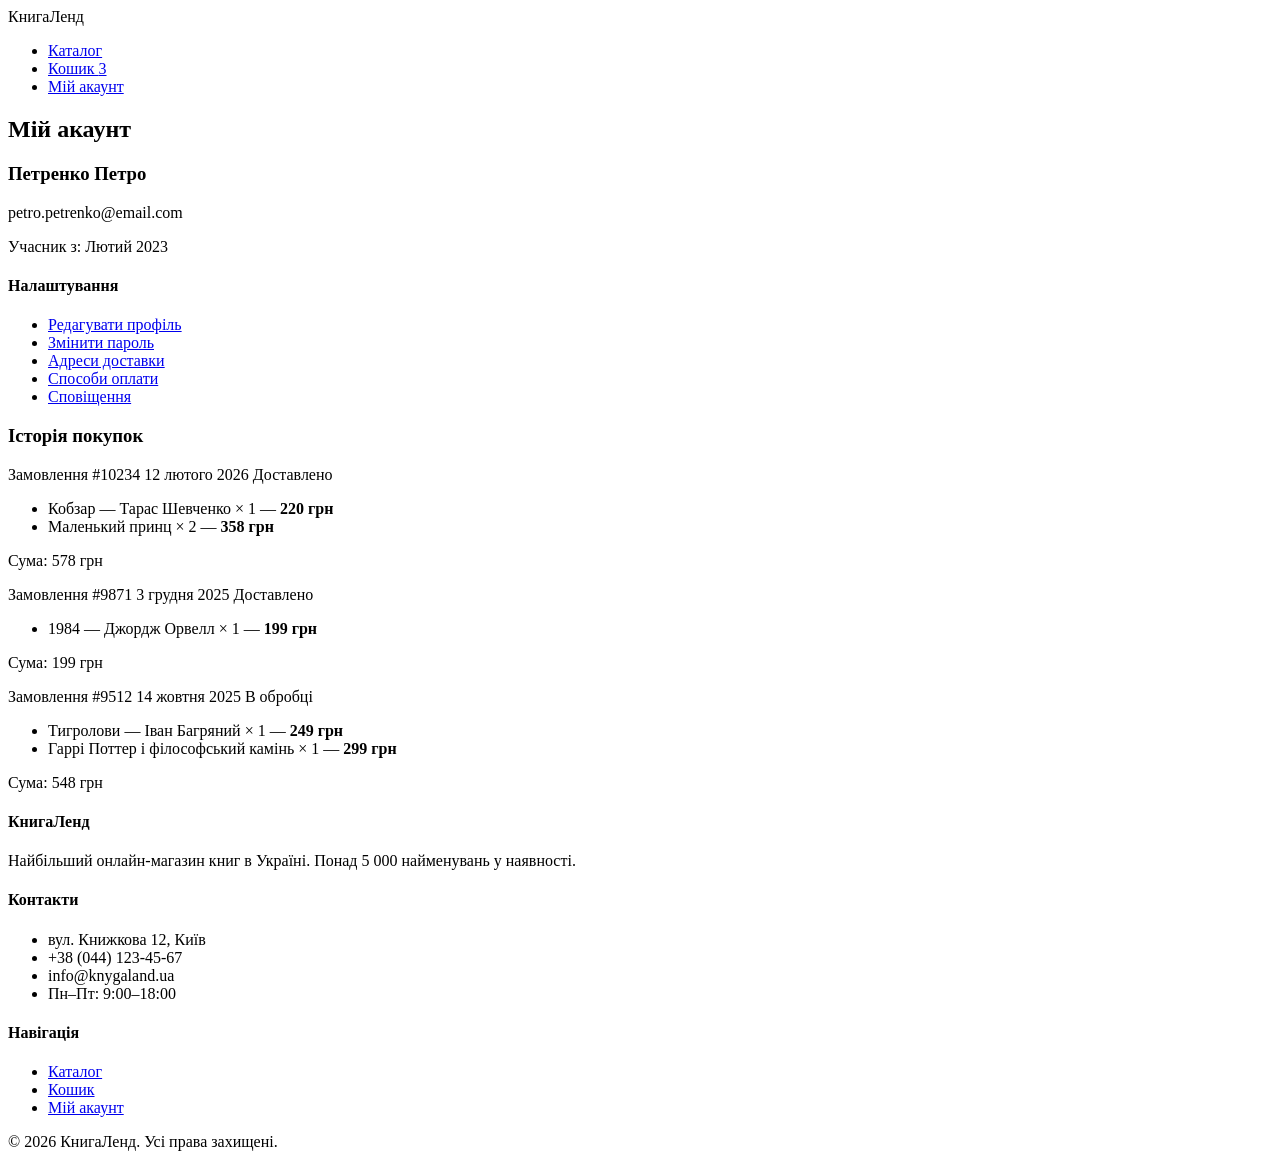
==== pages/Account.html @ a1c144af "First commit" ====
<!DOCTYPE html>
<html lang="uk">
<head>
  <meta charset="UTF-8" />
  <meta name="viewport" content="width=device-width, initial-scale=1.0" />
  <title>КнигаЛенд — Мій акаунт</title>
  <link rel="stylesheet" href="styles.css" />
</head>
<body>

  <header>
    <div class="header-inner">
      <div class="logo"> КнигаЛенд</div>
      <nav>
        <ul>
          <li><a href="index.html" class="nav-link">Каталог</a></li>
          <li><a href="cart.html" class="nav-link">Кошик <span class="badge">3</span></a></li>
          <li><a href="account.html" class="nav-link active">Мій акаунт</a></li>
        </ul>
      </nav>
    </div>
  </header>

  <main>
    <section class="section">
      <h2 class="section-title">Мій акаунт</h2>

      <div class="account-container">

        <div class="account-profile">
          <div class="avatar"></div>
          <h3>Петренко Петро</h3>
          <p class="email">petro.petrenko@email.com</p>
          <p class="member-since">Учасник з: Лютий 2023</p>

          <div class="account-settings">
            <h4>Налаштування</h4>
            <ul>
              <li><a href="#"> Редагувати профіль</a></li>
              <li><a href="#"> Змінити пароль</a></li>
              <li><a href="#"> Адреси доставки</a></li>
              <li><a href="#"> Способи оплати</a></li>
              <li><a href="#"> Сповіщення</a></li>
            </ul>
          </div>
        </div>

        <div class="purchase-history">
          <h3>Історія покупок</h3>

          <div class="order-card">
            <div class="order-header">
              <span class="order-num">Замовлення #10234</span>
              <span class="order-date">12 лютого 2026</span>
              <span class="order-status delivered">Доставлено</span>
            </div>
            <ul class="order-items">
              <li>Кобзар — Тарас Шевченко × 1 — <strong>220 грн</strong></li>
              <li>Маленький принц × 2 — <strong>358 грн</strong></li>
            </ul>
            <p class="order-total">Сума: 578 грн</p>
          </div>

          <div class="order-card">
            <div class="order-header">
              <span class="order-num">Замовлення #9871</span>
              <span class="order-date">3 грудня 2025</span>
              <span class="order-status delivered">Доставлено</span>
            </div>
            <ul class="order-items">
              <li>1984 — Джордж Орвелл × 1 — <strong>199 грн</strong></li>
            </ul>
            <p class="order-total">Сума: 199 грн</p>
          </div>

          <div class="order-card">
            <div class="order-header">
              <span class="order-num">Замовлення #9512</span>
              <span class="order-date">14 жовтня 2025</span>
              <span class="order-status processing">В обробці</span>
            </div>
            <ul class="order-items">
              <li>Тигролови — Іван Багряний × 1 — <strong>249 грн</strong></li>
              <li>Гаррі Поттер і філософський камінь × 1 — <strong>299 грн</strong></li>
            </ul>
            <p class="order-total">Сума: 548 грн</p>
          </div>

        </div>
      </div>
    </section>
  </main>

  <footer>
    <div class="footer-inner">
      <div class="footer-col">
        <h4> КнигаЛенд</h4>
        <p>Найбільший онлайн-магазин книг в Україні. Понад 5 000 найменувань у наявності.</p>
      </div>
      <div class="footer-col">
        <h4>Контакти</h4>
        <ul>
          <li> вул. Книжкова 12, Київ</li>
          <li> +38 (044) 123-45-67</li>
          <li> info@knygaland.ua</li>
          <li> Пн–Пт: 9:00–18:00</li>
        </ul>
      </div>
      <div class="footer-col">
        <h4>Навігація</h4>
        <ul>
          <li><a href="index.html">Каталог</a></li>
          <li><a href="cart.html">Кошик</a></li>
          <li><a href="account.html">Мій акаунт</a></li>
        </ul>
      </div>
    </div>
    <div class="footer-bottom">
      <p>© 2026 КнигаЛенд. Усі права захищені.</p>
    </div>
  </footer>

</body>
</html>
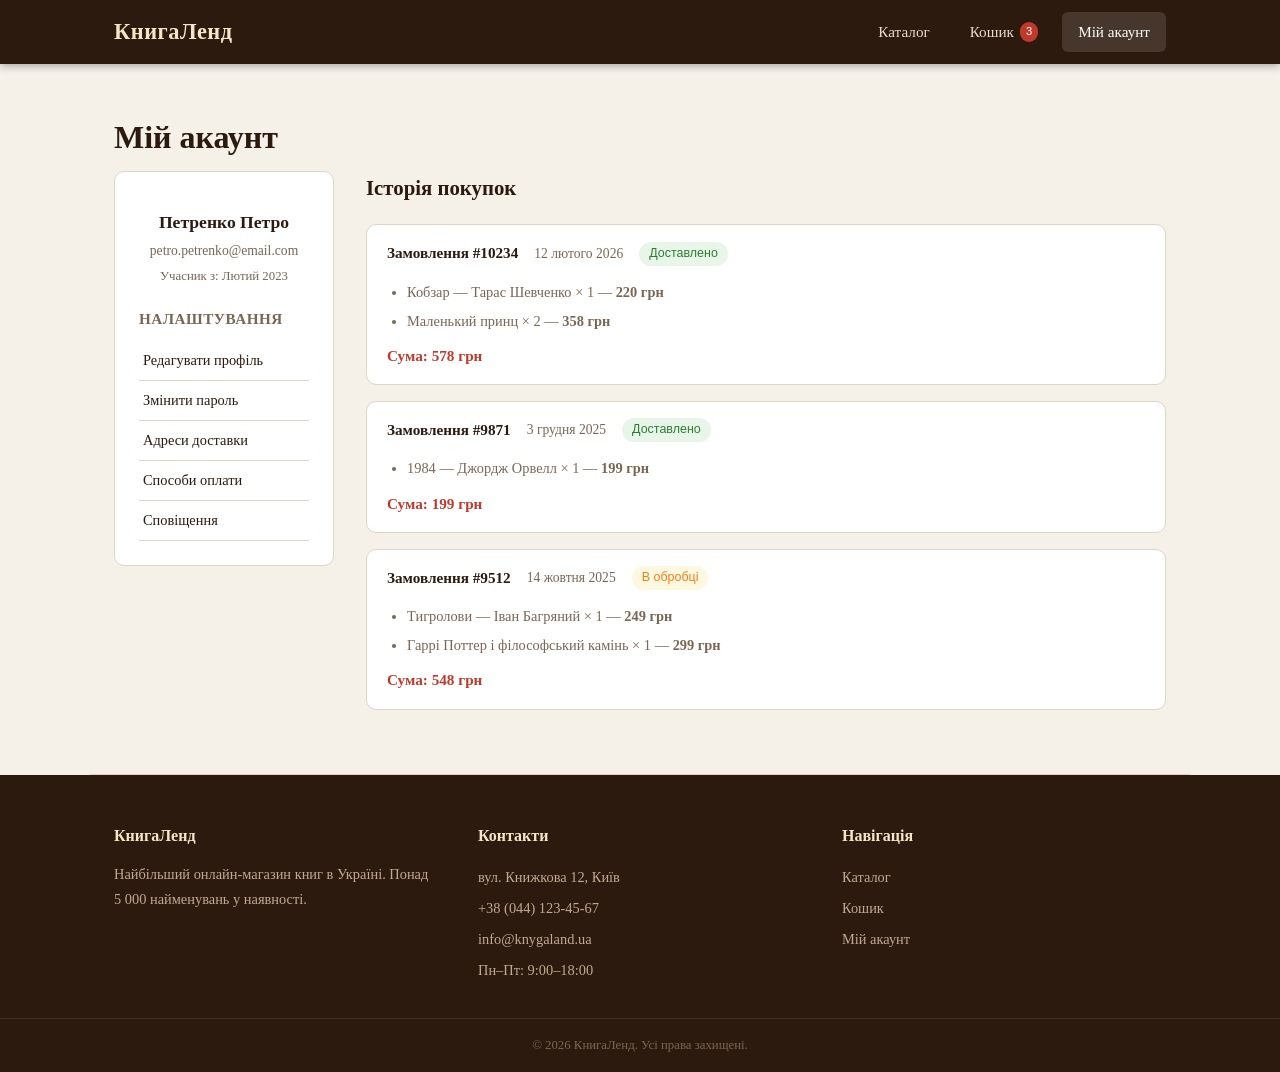
==== commit 3b3dee5b: "i think finally" ====
--- a/pages/Account.html
+++ b/pages/Account.html
@@ -4,7 +4,7 @@
   <meta charset="UTF-8" />
   <meta name="viewport" content="width=device-width, initial-scale=1.0" />
   <title>КнигаЛенд — Мій акаунт</title>
-  <link rel="stylesheet" href="styles.css" />
+  <link rel="stylesheet" href="../src/css/styles.css" />
 </head>
 <body>
 
@@ -121,4 +121,4 @@
   </footer>
 
 </body>
-</html>+</html>
--- a/src/css/styles.css
+++ b/src/css/styles.css
@@ -0,0 +1,694 @@
+/*  змінні  */
+:root {
+  --bg: #f5f0e8;
+  --surface: #ffffff;
+  --header-bg: #2c1a0e;
+  --accent: #c0392b;
+  --accent-hover: #962d22;
+  --text: #2c1a0e;
+  --text-light: #7a6652;
+  --border: #e0d5c5;
+  --star: #e67e22;
+  --badge-bg: #c0392b;
+  --footer-bg: #2c1a0e;
+  --footer-text: #e8ddd0;
+}
+
+/*  RESET */
+*, *::before, *::after {
+  box-sizing: border-box;
+  margin: 0;
+  padding: 0;
+}
+
+/*  базові стилі */
+body {
+  font-family: 'Georgia', serif;
+  background-color: var(--bg);
+  color: var(--text);
+  line-height: 1.6;
+}
+
+a {
+  color: var(--accent);
+  text-decoration: none;
+}
+
+a:hover {
+  text-decoration: underline;
+}
+
+ul {
+  list-style: none;
+}
+
+img {
+  max-width: 100%;
+  display: block;
+}
+
+/* Заголовок */
+header {
+  background-color: var(--header-bg);
+  position: sticky;
+  top: 0;
+  z-index: 100;
+  box-shadow: 0 2px 8px rgba(0,0,0,0.3);
+}
+
+.header-inner {
+  max-width: 1100px;
+  margin: 0 auto;
+  padding: 0 24px;
+  display: flex;
+  align-items: center;
+  justify-content: space-between;
+  height: 64px;
+}
+
+.logo {
+  font-size: 1.4rem;
+  font-weight: bold;
+  color: #f5e6c8;
+  letter-spacing: 0.5px;
+}
+
+nav ul {
+  display: flex;
+  gap: 8px;
+}
+
+.nav-link {
+  color: #e8ddd0;
+  padding: 8px 16px;
+  border-radius: 6px;
+  font-family: 'Georgia', serif;
+  font-size: 0.95rem;
+  transition: background 0.2s, color 0.2s;
+  display: flex;
+  align-items: center;
+  gap: 6px;
+}
+
+.nav-link:hover,
+.nav-link.active {
+  background-color: rgba(255,255,255,0.12);
+  color: #fff;
+  text-decoration: none;
+}
+
+.badge {
+  background-color: var(--badge-bg);
+  color: #fff;
+  font-size: 0.7rem;
+  padding: 1px 6px;
+  border-radius: 999px;
+  font-family: sans-serif;
+}
+
+/* Секції */
+.section {
+  max-width: 1100px;
+  margin: 0 auto;
+  padding: 48px 24px;
+  border-bottom: 1px solid var(--border);
+}
+
+.section-title {
+  font-size: 2rem;
+  margin-bottom: 8px;
+  color: var(--text);
+}
+
+.section-desc {
+  color: var(--text-light);
+  margin-bottom: 32px;
+  font-size: 1rem;
+}
+
+/* каталог */
+.books-grid {
+  display: flex;
+  flex-wrap: wrap;
+  gap: 24px;
+  margin-bottom: 40px;
+}
+
+.book-card {
+  background: var(--surface);
+  border: 1px solid var(--border);
+  border-radius: 10px;
+  overflow: hidden;
+  flex: 1 1 280px;
+  max-width: 320px;
+  display: flex;
+  flex-direction: column;
+  box-shadow: 0 2px 8px rgba(44,26,14,0.07);
+  transition: transform 0.2s, box-shadow 0.2s;
+}
+
+.book-card:hover {
+  transform: translateY(-4px);
+  box-shadow: 0 8px 24px rgba(44,26,14,0.14);
+}
+
+.book-card img {
+  width: 100%;
+  height: 220px;
+  object-fit: cover;
+  background: #e8ddd0;
+}
+
+.book-info {
+  padding: 16px;
+  display: flex;
+  flex-direction: column;
+  gap: 6px;
+  flex: 1;
+}
+
+.book-info h3 {
+  font-size: 1rem;
+  color: var(--text);
+}
+
+.author {
+  color: var(--text-light);
+  font-size: 0.88rem;
+  font-style: italic;
+}
+
+.rating {
+  color: var(--star);
+  font-size: 0.9rem;
+}
+
+.rating span {
+  color: var(--text-light);
+  font-size: 0.8rem;
+}
+
+.price {
+  font-size: 1.15rem;
+  font-weight: bold;
+  color: var(--accent);
+  margin-top: auto;
+}
+
+.btn-add {
+  margin-top: 10px;
+  background-color: var(--accent);
+  color: #fff;
+  border: none;
+  padding: 10px;
+  border-radius: 6px;
+  cursor: pointer;
+  font-size: 0.9rem;
+  font-family: inherit;
+  transition: background 0.2s;
+}
+
+.btn-add:hover {
+  background-color: var(--accent-hover);
+}
+
+/* переваги */
+.catalog-features {
+  background: var(--surface);
+  border: 1px solid var(--border);
+  border-radius: 10px;
+  padding: 24px;
+}
+
+.catalog-features h3 {
+  margin-bottom: 14px;
+  font-size: 1.1rem;
+}
+
+.catalog-features ul li {
+  padding: 6px 0;
+  border-bottom: 1px solid var(--border);
+  font-size: 0.95rem;
+}
+
+.catalog-features ul li:last-child {
+  border-bottom: none;
+}
+
+/* кошик */
+.cart-container {
+  display: flex;
+  gap: 32px;
+  align-items: flex-start;
+}
+
+.cart-items {
+  flex: 1;
+  display: flex;
+  flex-direction: column;
+  gap: 16px;
+}
+
+.cart-item {
+  background: var(--surface);
+  border: 1px solid var(--border);
+  border-radius: 10px;
+  padding: 16px;
+  display: flex;
+  gap: 16px;
+  align-items: center;
+}
+
+.cart-item img {
+  width: 72px;
+  height: 96px;
+  object-fit: cover;
+  border-radius: 6px;
+  flex-shrink: 0;
+}
+
+.cart-item-info {
+  flex: 1;
+}
+
+.cart-item-info h4 {
+  font-size: 1rem;
+  margin-bottom: 4px;
+}
+
+.item-price {
+  color: var(--accent);
+  font-weight: bold;
+  margin-top: 6px;
+}
+
+.cart-item-actions {
+  display: flex;
+  flex-direction: column;
+  align-items: center;
+  gap: 10px;
+}
+
+.quantity-control {
+  display: flex;
+  align-items: center;
+  border: 1px solid var(--border);
+  border-radius: 6px;
+  overflow: hidden;
+}
+
+.qty-btn {
+  background: var(--bg);
+  border: none;
+  padding: 6px 12px;
+  cursor: pointer;
+  font-size: 1rem;
+  transition: background 0.15s;
+}
+
+.qty-btn:hover {
+  background: var(--border);
+}
+
+.qty {
+  padding: 6px 14px;
+  font-size: 0.95rem;
+  min-width: 32px;
+  text-align: center;
+}
+
+.btn-remove {
+  background: none;
+  border: 1px solid #e0c0c0;
+  color: var(--accent);
+  padding: 6px 10px;
+  border-radius: 6px;
+  cursor: pointer;
+  font-size: 0.8rem;
+  transition: background 0.15s;
+  white-space: nowrap;
+}
+
+.btn-remove:hover {
+  background: #fdf0f0;
+}
+
+.cart-summary {
+  background: var(--surface);
+  border: 1px solid var(--border);
+  border-radius: 10px;
+  padding: 24px;
+  min-width: 240px;
+  position: sticky;
+  top: 80px;
+}
+
+.cart-summary h3 {
+  margin-bottom: 16px;
+  font-size: 1.1rem;
+}
+
+.summary-row {
+  display: flex;
+  justify-content: space-between;
+  padding: 8px 0;
+  border-bottom: 1px solid var(--border);
+  font-size: 0.95rem;
+}
+
+.summary-row.total {
+  font-weight: bold;
+  font-size: 1.05rem;
+  border-bottom: none;
+  margin-top: 4px;
+  color: var(--accent);
+}
+
+.btn-order {
+  display: block;
+  width: 100%;
+  margin-top: 16px;
+  background-color: var(--accent);
+  color: #fff;
+  border: none;
+  padding: 12px;
+  border-radius: 8px;
+  cursor: pointer;
+  font-size: 1rem;
+  font-family: inherit;
+  transition: background 0.2s;
+}
+
+.btn-order:hover {
+  background-color: var(--accent-hover);
+}
+
+/* ===== АКАУНТ ===== */
+.account-container {
+  display: flex;
+  gap: 32px;
+  align-items: flex-start;
+}
+
+.account-profile {
+  background: var(--surface);
+  border: 1px solid var(--border);
+  border-radius: 10px;
+  padding: 24px;
+  min-width: 220px;
+  text-align: center;
+}
+
+.avatar {
+  font-size: 4rem;
+  margin-bottom: 12px;
+}
+
+.account-profile h3 {
+  font-size: 1.1rem;
+  margin-bottom: 4px;
+}
+
+.email {
+  color: var(--text-light);
+  font-size: 0.85rem;
+}
+
+.member-since {
+  color: var(--text-light);
+  font-size: 0.8rem;
+  margin-top: 4px;
+  margin-bottom: 20px;
+}
+
+.account-settings h4 {
+  text-align: left;
+  margin-bottom: 10px;
+  font-size: 0.95rem;
+  color: var(--text-light);
+  text-transform: uppercase;
+  letter-spacing: 0.5px;
+}
+
+.account-settings ul li {
+  text-align: left;
+  border-bottom: 1px solid var(--border);
+}
+
+.account-settings ul li a {
+  display: block;
+  padding: 8px 4px;
+  color: var(--text);
+  font-size: 0.9rem;
+  transition: color 0.15s;
+}
+
+.account-settings ul li a:hover {
+  color: var(--accent);
+  text-decoration: none;
+}
+
+.purchase-history {
+  flex: 1;
+}
+
+.purchase-history h3 {
+  font-size: 1.3rem;
+  margin-bottom: 20px;
+}
+
+.order-card {
+  background: var(--surface);
+  border: 1px solid var(--border);
+  border-radius: 10px;
+  padding: 16px 20px;
+  margin-bottom: 16px;
+}
+
+.order-header {
+  display: flex;
+  gap: 16px;
+  align-items: center;
+  margin-bottom: 12px;
+  flex-wrap: wrap;
+}
+
+.order-num {
+  font-weight: bold;
+  font-size: 0.95rem;
+}
+
+.order-date {
+  color: var(--text-light);
+  font-size: 0.85rem;
+}
+
+.order-status {
+  padding: 2px 10px;
+  border-radius: 999px;
+  font-size: 0.78rem;
+  font-family: sans-serif;
+}
+
+.order-status.delivered {
+  background: #e8f5e9;
+  color: #2e7d32;
+}
+
+.order-status.processing {
+  background: #fff8e1;
+  color: #f57f17;
+}
+
+.order-items {
+  list-style: disc;
+  padding-left: 20px;
+  font-size: 0.9rem;
+  color: var(--text-light);
+  margin-bottom: 8px;
+}
+
+.order-items li {
+  padding: 3px 0;
+}
+
+.order-total {
+  font-weight: bold;
+  font-size: 0.95rem;
+  color: var(--accent);
+}
+
+/* футер */
+footer {
+  background-color: var(--footer-bg);
+  color: var(--footer-text);
+  margin-top: 0;
+}
+
+.footer-inner {
+  max-width: 1100px;
+  margin: 0 auto;
+  padding: 48px 24px 32px;
+  display: flex;
+  gap: 40px;
+  flex-wrap: wrap;
+}
+
+.footer-col {
+  flex: 1;
+  min-width: 180px;
+}
+
+.footer-col h4 {
+  font-size: 1rem;
+  margin-bottom: 14px;
+  color: #f5e6c8;
+}
+
+.footer-col p {
+  font-size: 0.9rem;
+  line-height: 1.7;
+  color: #c0aa90;
+}
+
+.footer-col ul li {
+  padding: 4px 0;
+  font-size: 0.9rem;
+  color: #c0aa90;
+}
+
+.footer-col ul li a {
+  color: #c0aa90;
+  transition: color 0.15s;
+}
+
+.footer-col ul li a:hover {
+  color: #f5e6c8;
+  text-decoration: none;
+}
+
+.footer-bottom {
+  text-align: center;
+  padding: 16px 24px;
+  border-top: 1px solid rgba(255,255,255,0.1);
+  font-size: 0.8rem;
+  color: #7a6652;
+}
+
+/* медіа запити */
+
+/* Планшети (≤ 768px) */
+@media (max-width: 768px) {
+  .header-inner {
+    flex-direction: column;
+    height: auto;
+    padding: 12px 20px;
+    gap: 10px;
+  }
+
+  /* Навігація — вертикально */
+  nav ul {
+    flex-direction: column;
+    width: 100%;
+    gap: 4px;
+  }
+
+  .nav-link {
+    padding: 10px 14px;
+    width: 100%;
+  }
+
+  .section {
+    padding: 32px 16px;
+  }
+
+  .section-title {
+    font-size: 1.5rem;
+  }
+
+  /* Каталог: 2 колонки */
+  .book-card {
+    flex: 1 1 calc(50% - 12px);
+    max-width: none;
+  }
+
+  /* Кошик — стек */
+  .cart-container {
+    flex-direction: column;
+  }
+
+  .cart-summary {
+    min-width: auto;
+    width: 100%;
+    position: static;
+  }
+
+  .cart-item {
+    flex-wrap: wrap;
+  }
+
+  /* Акаунт — стек */
+  .account-container {
+    flex-direction: column;
+  }
+
+  .account-profile {
+    width: 100%;
+  }
+
+  /* Футер */
+  .footer-inner {
+    flex-direction: column;
+    gap: 24px;
+    padding: 32px 20px 24px;
+  }
+}
+
+/* Мобільні телефони (≤ 480px) */
+@media (max-width: 480px) {
+  .logo {
+    font-size: 1.15rem;
+  }
+
+  .section-title {
+    font-size: 1.25rem;
+  }
+
+  /* Каталог: 1 колонка */
+  .book-card {
+    flex: 1 1 100%;
+  }
+
+  .book-card img {
+    height: 180px;
+    max-width: 100%;
+  }
+
+  .cart-item {
+    flex-direction: column;
+    align-items: flex-start;
+  }
+
+  .cart-item img {
+    width: 100%;
+    height: auto;
+    max-width: 100%;
+  }
+
+  .cart-item-actions {
+    flex-direction: row;
+    width: 100%;
+    justify-content: space-between;
+  }
+
+  .order-header {
+    flex-direction: column;
+    align-items: flex-start;
+    gap: 6px;
+  }
+
+  .btn-order,
+  .btn-add {
+    font-size: 0.9rem;
+  }
+}
